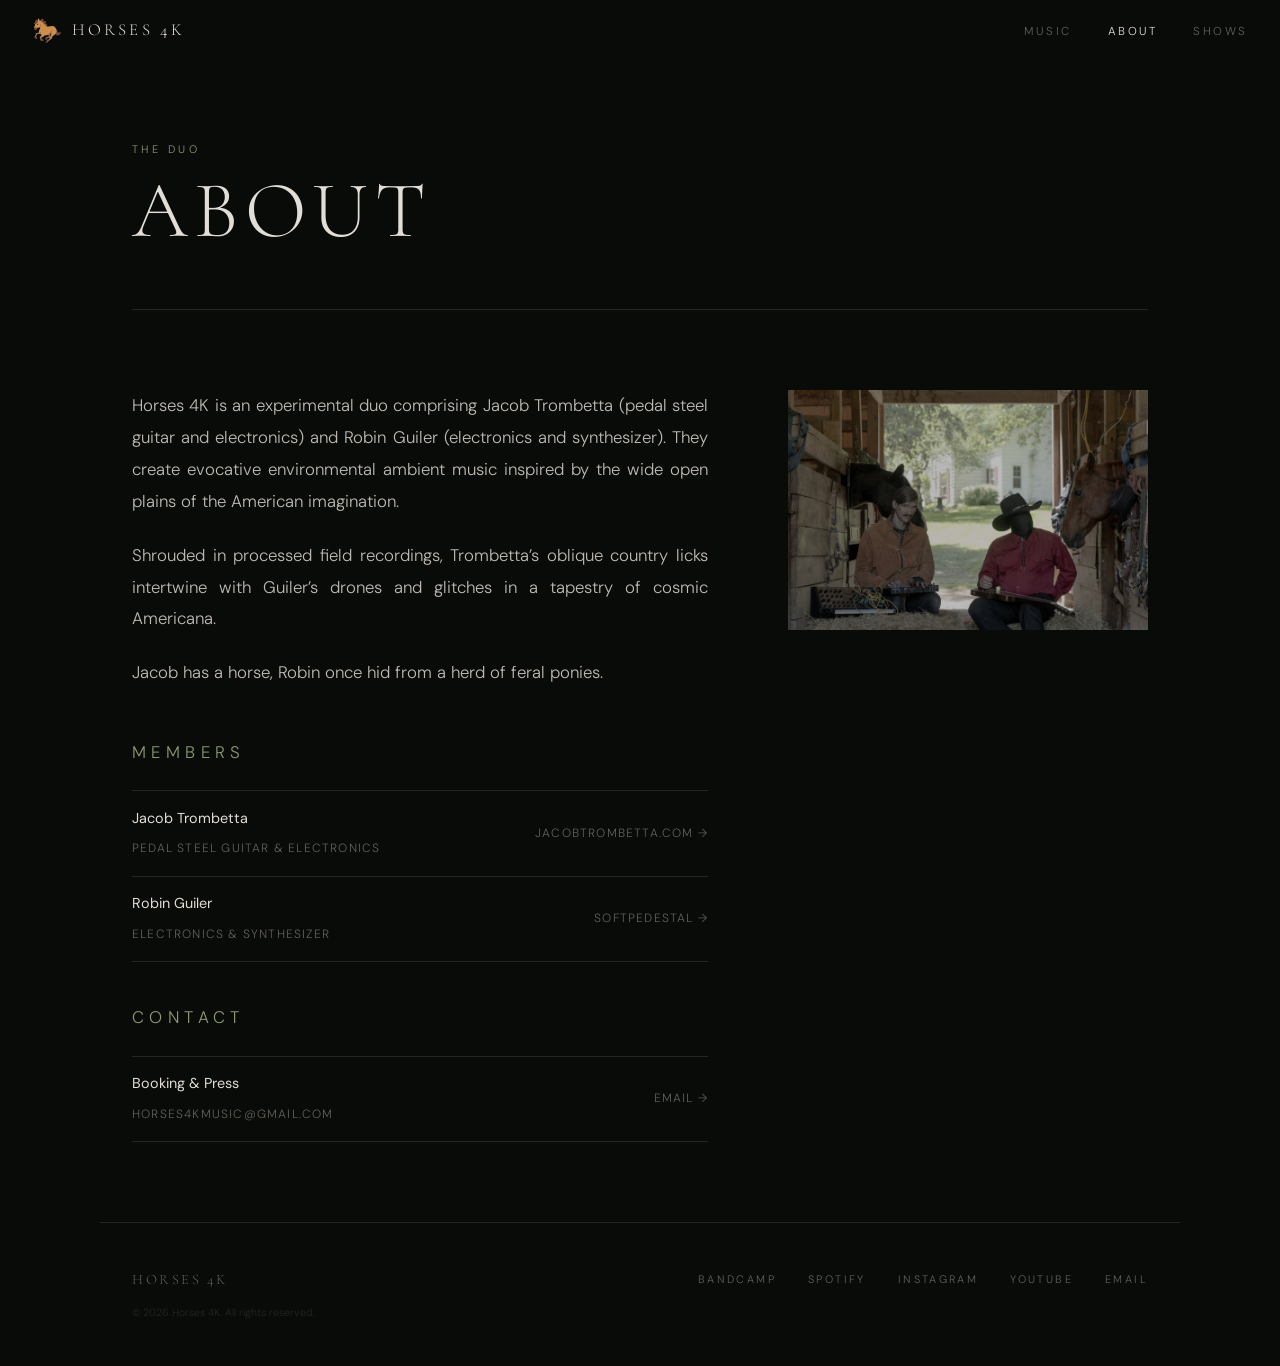
==== about.html @ 16969757 "feat: inital commit of Horses 4k website" ====
<!DOCTYPE html>
<html lang="en">
<head>
  <meta charset="UTF-8">
  <meta name="viewport" content="width=device-width, initial-scale=1.0">
  <title>About — Horses 4K</title>
  <meta name="description" content="Horses 4K is Jacob Trombetta (pedal steel guitar, electronics) and Robin Guiler (electronics, synthesizer) — an experimental duo from Cleveland, Ohio creating cosmic Americana.">
  <link rel="canonical" href="https://horses4k.rodeo/about.html">
  <meta property="og:type" content="website">
  <meta property="og:site_name" content="Horses 4K">
  <meta property="og:url" content="https://horses4k.rodeo/about.html">
  <meta property="og:title" content="About — Horses 4K">
  <meta property="og:description" content="Jacob Trombetta (pedal steel guitar, electronics) and Robin Guiler (electronics, synthesizer) — experimental ambient country from Cleveland, Ohio.">
  <meta property="og:image" content="https://horses4k.rodeo/images/web/horses_4k_web.jpg">
  <meta property="og:image:alt" content="Horses 4K — nighttime garden portrait">
  <meta name="twitter:card" content="summary_large_image">
  <meta name="twitter:site" content="@horses4k_music">
  <meta name="twitter:title" content="About — Horses 4K">
  <meta name="twitter:description" content="Jacob Trombetta (pedal steel guitar, electronics) and Robin Guiler (electronics, synthesizer) — experimental ambient country from Cleveland, Ohio.">
  <meta name="twitter:image" content="https://horses4k.rodeo/images/web/horses_4k_web.jpg">
  <meta name="twitter:image:alt" content="Horses 4K — nighttime garden portrait">
  <link rel="icon" href="/images/logo.png" type="image/png">
  <link rel="apple-touch-icon" href="/images/logo.png">
  <link rel="preconnect" href="https://fonts.googleapis.com">
  <link rel="preconnect" href="https://fonts.gstatic.com" crossorigin>
  <link rel="stylesheet" href="/css/style.css">
  <script type="application/ld+json">
  {
    "@context": "https://schema.org",
    "@type": "MusicGroup",
    "name": "Horses 4K",
    "url": "https://horses4k.rodeo",
    "description": "Horses 4K is an experimental duo from Cleveland, Ohio. Jacob Trombetta and Robin Guiler create evocative environmental ambient music — pedal steel guitar fed through samplers and synthesizers, cosmic Americana.",
    "genre": ["Ambient", "Experimental", "Americana", "Electronic"],
    "foundingLocation": { "@type": "Place", "name": "Cleveland, Ohio, USA" },
    "email": "horses4kmusic@gmail.com",
    "sameAs": [
      "https://www.instagram.com/horses4k_music/",
      "https://www.youtube.com/@Horses4k-music",
      "https://horses4k.bandcamp.com/",
      "https://open.spotify.com/artist/7i4IBPXbDUPzhd3XxN7yWX"
    ],
    "member": [
      {
        "@type": "OrganizationRole",
        "member": {
          "@type": "Person",
          "name": "Jacob Trombetta",
          "url": "https://jacobtrombetta.com"
        },
        "roleName": "Pedal Steel Guitar, Electronics"
      },
      {
        "@type": "OrganizationRole",
        "member": {
          "@type": "Person",
          "name": "Robin Guiler",
          "url": "https://softpedestal.bandcamp.com"
        },
        "roleName": "Electronics, Synthesizer"
      }
    ]
  }
  </script>
</head>
<body>
  <header>
    <nav class="site-nav" aria-label="Main navigation">
      <a href="/" class="nav-brand">
        <img src="/images/logo.png" alt="" aria-hidden="true" width="30" height="30">
        Horses 4K
      </a>
      <ul class="nav-links" role="list">
        <li><a href="/music.html">Music</a></li>
        <li><a href="/about.html" aria-current="page">About</a></li>
        <li><a href="/shows.html">Shows</a></li>
      </ul>
      <button class="nav-toggle" aria-label="Open menu" aria-expanded="false" aria-controls="nav-drawer">
        <span></span><span></span><span></span>
      </button>
    </nav>
    <nav class="nav-drawer" id="nav-drawer" aria-label="Mobile navigation">
      <a href="/music.html">Music</a>
      <a href="/about.html">About</a>
      <a href="/shows.html">Shows</a>
    </nav>
  </header>

  <main>
    <div class="site-wrapper">
      <div class="page-header">
        <p class="eyebrow">The Duo</p>
        <h1 class="page-title">About</h1>
      </div>

      <div class="about-grid">
        <div class="about-text">
          <p>Horses 4K is an experimental duo comprising Jacob Trombetta (pedal steel guitar and electronics) and Robin Guiler (electronics and synthesizer). They create evocative environmental ambient music inspired by the wide open plains of the American imagination.</p>
          <p>Shrouded in processed field recordings, Trombetta’s oblique country licks intertwine with Guiler’s drones and glitches in a tapestry of cosmic Americana.</p>
          <p>Jacob has a horse, Robin once hid from a herd of feral ponies.</p>

          <p class="about-members-label">Members</p>

          <a class="member-row" href="https://jacobtrombetta.com" target="_blank" rel="noopener noreferrer">
            <div>
              <strong>Jacob Trombetta</strong>
              <span>Pedal Steel Guitar &amp; Electronics</span>
            </div>
            <span class="member-ext">jacobtrombetta.com &rarr;</span>
          </a>

          <a class="member-row" href="https://softpedestal.bandcamp.com" target="_blank" rel="noopener noreferrer">
            <div>
              <strong>Robin Guiler</strong>
              <span>Electronics &amp; Synthesizer</span>
            </div>
            <span class="member-ext">softpedestal &rarr;</span>
          </a>

          <p class="about-members-label" style="margin-top:2.5rem;">Contact</p>
          <a class="member-row" href="mailto:horses4kmusic@gmail.com">
            <div>
              <strong>Booking &amp; Press</strong>
              <span>horses4kmusic@gmail.com</span>
            </div>
            <span class="member-ext">Email &rarr;</span>
          </a>
        </div>

        <aside class="about-photo-wrap">
          <img
            src="/images/web/horses_4k_hay.jpg"
            alt="Horses 4K in a barn — Jacob Trombetta on lap steel guitar and Robin Guiler on synthesizer, flanked by two horses"
            width="1600" height="1067"
            loading="lazy">
        </aside>
      </div>
    </div>
  </main>

  <footer>
    <div class="site-footer">
      <span class="footer-brand">Horses 4K</span>
      <nav class="footer-socials" aria-label="Social links">
        <a href="https://horses4k.bandcamp.com/" target="_blank" rel="noopener noreferrer">Bandcamp</a>
        <a href="https://open.spotify.com/artist/7i4IBPXbDUPzhd3XxN7yWX" target="_blank" rel="noopener noreferrer">Spotify</a>
        <a href="https://www.instagram.com/horses4k_music/" target="_blank" rel="noopener noreferrer">Instagram</a>
        <a href="https://www.youtube.com/channel/UCZgQ_28INybqXA4SJDK0QSA" target="_blank" rel="noopener noreferrer">YouTube</a>
        <a href="mailto:horses4kmusic@gmail.com">Email</a>
      </nav>
      <p class="footer-copy">&copy; 2026 Horses 4K. All rights reserved.</p>
    </div>
  </footer>

  <script src="/js/main.js"></script>
</body>
</html>
---- css/style.css ----
@import url('https://fonts.googleapis.com/css2?family=Cormorant+Garamond:ital,wght@0,300;0,400;0,600;1,300;1,400&family=DM+Sans:opsz,wght@9..40,300;9..40,400&display=swap');

@font-face {
  font-family: 'Gontserrat';
  src: url('../fonts/Gontserrat-Light.woff2') format('woff2'),
       url('../fonts/Gontserrat-Light.ttf') format('truetype');
  font-weight: 300;
  font-style: normal;
  font-display: swap;
}

*, *::before, *::after { box-sizing: border-box; margin: 0; padding: 0; }

:root {
  --bg:         #090b09;
  --surface:    #0f1210;
  --surface-2:  #161a14;
  --border:     #232720;
  --text:       #bfbbb3;
  --text-muted: #62605a;
  --bright:     #e2ddd5;
  --accent:     #8c9c70;
  --accent-hi:  #aabb88;
  --warm:       #a0784a;
  --ff-d:       'Cormorant Garamond', Georgia, serif;
  --ff-b:       'DM Sans', system-ui, sans-serif;
  --max-w:      1080px;
  --nav-h:      60px;
}

html { scroll-behavior: smooth; }

body {
  background-color: var(--bg);
  color: var(--text);
  font-family: var(--ff-b);
  font-weight: 300;
  font-size: 16px;
  line-height: 1.75;
}

a { color: inherit; text-decoration: none; }
img { display: block; max-width: 100%; }
p { text-align: justify; hyphens: auto; }

/* ── nav ─────────────────────────────────────────────────── */

.site-nav {
  position: fixed;
  top: 0; left: 0; right: 0;
  z-index: 100;
  height: var(--nav-h);
  display: flex;
  align-items: center;
  justify-content: space-between;
  padding: 0 2rem;
  background: linear-gradient(to bottom,
    rgba(9,11,9,0.9) 0%,
    rgba(9,11,9,0) 100%);
  transition: background 0.35s;
}

.site-nav.scrolled {
  background: rgba(9,11,9,0.97);
  border-bottom: 1px solid var(--border);
}

.nav-brand {
  display: flex;
  align-items: center;
  gap: 0.65rem;
  font-family: var(--ff-d);
  font-size: 1.05rem;
  letter-spacing: 0.18em;
  text-transform: uppercase;
  color: var(--bright);
}

.nav-brand img {
  width: 30px;
  height: 30px;
  border-radius: 50%;
  opacity: 0.8;
}

.nav-links {
  list-style: none;
  display: flex;
  gap: 2.25rem;
}

.nav-links a {
  font-size: 0.72rem;
  letter-spacing: 0.22em;
  text-transform: uppercase;
  color: var(--text-muted);
  transition: color 0.2s;
}

.nav-links a:hover,
.nav-links a[aria-current="page"] {
  color: var(--bright);
}

.nav-toggle {
  display: none;
  background: none;
  border: none;
  cursor: pointer;
  flex-direction: column;
  gap: 5px;
  padding: 4px;
}

.nav-toggle span {
  display: block;
  width: 22px;
  height: 1px;
  background: var(--text);
  transition: transform 0.25s, opacity 0.25s;
}

.nav-toggle[aria-expanded="true"] span:nth-child(1) {
  transform: translateY(6px) rotate(45deg);
}
.nav-toggle[aria-expanded="true"] span:nth-child(2) { opacity: 0; }
.nav-toggle[aria-expanded="true"] span:nth-child(3) {
  transform: translateY(-6px) rotate(-45deg);
}

.nav-drawer {
  display: none;
  position: fixed;
  inset: 0;
  z-index: 99;
  background: rgba(9,11,9,0.98);
  flex-direction: column;
  align-items: center;
  justify-content: center;
  gap: 2.75rem;
}

.nav-drawer.open { display: flex; }

.nav-drawer a {
  font-family: var(--ff-d);
  font-size: 2.6rem;
  font-weight: 300;
  letter-spacing: 0.1em;
  text-transform: uppercase;
  color: var(--bright);
  transition: color 0.2s;
}

.nav-drawer a:hover { color: var(--accent-hi); }

@media (max-width: 640px) {
  .nav-links { display: none; }
  .nav-toggle { display: flex; }
}

/* ── hero ─────────────────────────────────────────────────── */

.hero {
  position: relative;
  min-height: 100vh;
  min-height: 100svh;
  display: flex;
  align-items: center;
  justify-content: center;
  text-align: center;
  overflow: hidden;
}

.hero-bg {
  position: absolute;
  inset: 0;
  background-image: url('../images/web/horses_4k_web.jpg');
  background-size: cover;
  background-position: center 25%;
  filter: brightness(0.28) saturate(0.45);
}

.hero-overlay {
  position: absolute;
  inset: 0;
  background: linear-gradient(
    to bottom,
    rgba(9,11,9,0.1) 0%,
    rgba(9,11,9,0.0) 30%,
    rgba(9,11,9,0.6) 72%,
    rgba(9,11,9,1.0) 100%
  );
}

.hero-inner {
  position: relative;
  z-index: 1;
  padding: 2rem;
  max-width: 820px;
}

.hero-logo {
  width: 64px;
  height: 64px;
  border-radius: 50%;
  margin: 0 auto 2rem;
  opacity: 0.8;
}

.hero-title {
  font-family: 'Gontserrat', var(--ff-d);
  font-size: clamp(3rem, 10vw, 6.5rem);
  font-weight: 300;
  letter-spacing: 0.04em;
  color: #fff;
  line-height: 1;
  margin-bottom: 1.25rem;
}

.hero-sub {
  font-size: 0.76rem;
  letter-spacing: 0.32em;
  text-transform: uppercase;
  color: var(--text-muted);
  margin-bottom: 3.5rem;
  text-align: center;
}

.hero-cta {
  display: inline-block;
  font-size: 0.7rem;
  letter-spacing: 0.24em;
  text-transform: uppercase;
  color: var(--accent-hi);
  border: 1px solid var(--accent);
  padding: 0.8rem 2.5rem;
  transition: background 0.22s, color 0.22s;
}

.hero-cta:hover {
  background: var(--accent);
  color: var(--bg);
}

/* ── shared layout ────────────────────────────────────────── */

.site-wrapper {
  max-width: var(--max-w);
  margin: 0 auto;
  padding: 0 2rem;
}

.page-header {
  padding-top: calc(var(--nav-h) + 5rem);
  padding-bottom: 3.5rem;
  border-bottom: 1px solid var(--border);
  margin-bottom: 5rem;
}

.eyebrow {
  font-size: 0.68rem;
  letter-spacing: 0.32em;
  text-transform: uppercase;
  color: var(--accent);
  margin-bottom: 0.65rem;
}

.page-title {
  font-family: var(--ff-d);
  font-size: clamp(2.8rem, 7vw, 5rem);
  font-weight: 300;
  letter-spacing: 0.08em;
  text-transform: uppercase;
  color: var(--bright);
  line-height: 1.05;
}

/* ── home sections ────────────────────────────────────────── */

.home-intro {
  display: grid;
  grid-template-columns: 1fr 1fr;
  gap: 5rem;
  align-items: center;
  padding: 6rem 0;
  border-bottom: 1px solid var(--border);
}

.home-intro-text p {
  font-size: 1.05rem;
  line-height: 1.85;
  margin-bottom: 1.2rem;
}

.home-intro-text p.muted {
  color: var(--text-muted);
  font-size: 0.95rem;
}

.home-intro-img {
  aspect-ratio: 3/2;
  overflow: hidden;
}

.home-intro-img img {
  width: 100%;
  height: 100%;
  object-fit: cover;
  filter: brightness(0.68) saturate(0.55);
  transition: filter 0.6s;
}

.home-intro-img:hover img {
  filter: brightness(0.8) saturate(0.72);
}

@media (max-width: 768px) {
  .home-intro {
    grid-template-columns: 1fr;
    gap: 2.5rem;
    padding: 4rem 0;
  }
}

.press-quote {
  padding: 5.5rem 0;
  border-bottom: 1px solid var(--border);
  text-align: center;
}

.press-quote blockquote {
  font-family: var(--ff-d);
  font-size: clamp(1.2rem, 2.6vw, 1.7rem);
  font-style: italic;
  font-weight: 300;
  line-height: 1.55;
  color: #d8d4ca;
  max-width: 820px;
  margin: 0 auto 1.5rem;
}

.press-quote blockquote::before { content: '\201C'; }
.press-quote blockquote::after  { content: '\201D'; }

.press-source {
  font-size: 0.7rem;
  letter-spacing: 0.24em;
  text-transform: uppercase;
  color: var(--text-muted);
  text-align: center;
}

.press-source a {
  color: var(--accent);
  border-bottom: 1px solid transparent;
  transition: border-color 0.2s;
}

.press-source a:hover { border-color: var(--accent); }

.home-links {
  display: grid;
  grid-template-columns: repeat(3, 1fr);
  gap: 1px;
  background: var(--border);
  margin: 0;
}

.home-link {
  background: var(--bg);
  padding: 3.25rem 2.25rem;
  display: flex;
  flex-direction: column;
  gap: 0.4rem;
  transition: background 0.2s;
}

.home-link:hover { background: var(--surface); }

.home-link .lbl {
  font-size: 0.66rem;
  letter-spacing: 0.3em;
  text-transform: uppercase;
  color: var(--accent);
}

.home-link .ttl {
  font-family: var(--ff-d);
  font-size: 1.75rem;
  color: var(--bright);
  line-height: 1.1;
}

.home-link .arr {
  margin-top: 1.75rem;
  font-size: 0.68rem;
  letter-spacing: 0.18em;
  text-transform: uppercase;
  color: var(--text-muted);
}

@media (max-width: 600px) {
  .home-links { grid-template-columns: 1fr; }
}

/* ── music ────────────────────────────────────────────────── */

.section {
  padding-bottom: 5.5rem;
  border-bottom: 1px solid var(--border);
  margin-bottom: 5.5rem;
}

.section + .section {
  padding-top: 3.5rem;
}

.section:last-child {
  border-bottom: none;
  margin-bottom: 0;
}

.release {
  display: grid;
  grid-template-columns: 360px 1fr;
  gap: 3.5rem;
  align-items: start;
  margin-bottom: 5.5rem;
}

.release:last-child { margin-bottom: 0; }

.release-cover {
  aspect-ratio: 1;
  background: var(--surface);
  overflow: hidden;
  display: flex;
  align-items: center;
  justify-content: center;
}

.release-cover-placeholder {
  font-family: var(--ff-d);
  font-size: 3rem;
  font-style: italic;
  color: var(--text-muted);
  letter-spacing: 0.04em;
}

.release-cover img {
  width: 100%;
  height: 100%;
  object-fit: cover;
  filter: brightness(0.72) saturate(0.5);
}

.release-name {
  font-family: var(--ff-d);
  font-size: 3rem;
  font-weight: 300;
  letter-spacing: 0.06em;
  color: var(--bright);
  line-height: 1;
  margin-bottom: 0.4rem;
}

.release-meta {
  font-size: 0.7rem;
  letter-spacing: 0.24em;
  text-transform: uppercase;
  color: var(--text-muted);
  margin-bottom: 1.75rem;
}

.release-desc {
  font-size: 1rem;
  line-height: 1.9;
  margin-bottom: 2rem;
}

.stream-links {
  display: flex;
  flex-wrap: wrap;
  gap: 0.75rem;
  margin-bottom: 2.5rem;
}

.stream-link {
  font-size: 0.68rem;
  letter-spacing: 0.2em;
  text-transform: uppercase;
  padding: 0.6rem 1.5rem;
  border: 1px solid var(--border);
  color: var(--text-muted);
  transition: border-color 0.2s, color 0.2s;
}

.stream-link:hover {
  border-color: var(--accent);
  color: var(--accent-hi);
}

.release-credits {
  margin-top: 1.75rem;
  padding-top: 1.5rem;
  border-top: 1px solid var(--border);
}

.release-credits p {
  font-size: 0.82rem;
  line-height: 1.7;
  color: var(--text-muted);
  margin-bottom: 0.2rem;
  text-align: left;
}

.credits-label {
  font-size: 0.66rem !important;
  letter-spacing: 0.28em;
  text-transform: uppercase;
  color: var(--accent) !important;
  margin-bottom: 0.75rem !important;
}

.press-block {
  padding: 1.75rem 2rem;
  border-left: 2px solid var(--accent);
  background: var(--surface);
}

.press-block p {
  font-family: var(--ff-d);
  font-size: 1.1rem;
  font-style: italic;
  font-weight: 300;
  line-height: 1.65;
  color: #cdc9bf;
  margin-bottom: 1rem;
}

.press-block cite {
  font-size: 0.68rem;
  letter-spacing: 0.22em;
  text-transform: uppercase;
  color: var(--text-muted);
  font-style: normal;
}

.press-block cite a {
  color: var(--accent);
  border-bottom: 1px solid transparent;
  transition: border-color 0.2s;
}

.press-block cite a:hover { border-color: var(--accent); }

.release-embed {
  overflow: hidden;
}

.release-embed iframe {
  display: block;
  border: 0;
  max-width: 100%;
}

.videos-section {
  margin-top: 3.5rem;
  padding-top: 2.5rem;
  border-top: 1px solid var(--border);
}

.videos-label {
  font-size: 0.68rem;
  letter-spacing: 0.3em;
  text-transform: uppercase;
  color: var(--accent);
  margin-bottom: 1.5rem;
}

.video-grid {
  display: grid;
  grid-template-columns: 1fr 1fr;
  gap: 1.5rem;
}

.video-title {
  font-size: 0.78rem;
  letter-spacing: 0.08em;
  color: var(--text-muted);
  margin-bottom: 0.65rem;
}

.video-wrap {
  position: relative;
  aspect-ratio: 16 / 9;
  background: var(--surface);
}

.video-wrap iframe {
  position: absolute;
  inset: 0;
  width: 100%;
  height: 100%;
  border: 0;
}

.video-single {
  margin-top: 2.5rem;
}

@media (max-width: 640px) {
  .release {
    grid-template-columns: 1fr;
    gap: 2rem;
  }
  .release-cover { max-width: 150px; }
  .video-grid { grid-template-columns: 1fr; }
}

/* ── about ────────────────────────────────────────────────── */

.about-grid {
  display: grid;
  grid-template-columns: 1fr 360px;
  gap: 5rem;
  align-items: start;
}

.about-text p {
  font-size: 1.05rem;
  line-height: 1.9;
  margin-bottom: 1.35rem;
}

.about-members-label {
  font-size: 0.66rem;
  letter-spacing: 0.32em;
  text-transform: uppercase;
  color: var(--accent);
  margin: 3rem 0 1.25rem;
}

.member-row {
  display: flex;
  justify-content: space-between;
  align-items: center;
  padding: 0.9rem 0;
  border-bottom: 1px solid var(--border);
  color: var(--text-muted);
  transition: color 0.2s;
}

.about-members-label + .member-row { border-top: 1px solid var(--border); }

.member-row strong {
  display: block;
  font-size: 0.9rem;
  font-weight: 400;
  color: var(--bright);
  margin-bottom: 0.15rem;
}

.member-row span {
  font-size: 0.75rem;
  letter-spacing: 0.1em;
  text-transform: uppercase;
}

.member-ext {
  font-size: 0.66rem;
  letter-spacing: 0.2em;
  text-transform: uppercase;
  color: var(--text-muted);
  border-bottom: 1px solid transparent;
  transition: color 0.2s, border-color 0.2s;
}

.member-row:hover .member-ext {
  color: var(--accent-hi);
  border-color: var(--accent-hi);
}

.about-photo-wrap {
  position: sticky;
  top: calc(var(--nav-h) + 2rem);
  align-self: start;
}

.about-photo-wrap img {
  width: 100%;
  height: auto;
  filter: brightness(0.72) saturate(0.58) contrast(1.05);
}

@media (max-width: 900px) {
  .about-grid {
    grid-template-columns: 1fr;
    gap: 3rem;
  }
  .about-photo-wrap {
    position: static;
    order: -1;
  }
  .about-photo-wrap img {
    max-height: 440px;
    object-fit: cover;
    width: 100%;
  }
}

/* ── shows ────────────────────────────────────────────────── */

.shows-block { margin-bottom: 4.5rem; }

.shows-block + .shows-block {
  padding-top: 4.5rem;
  border-top: 1px solid var(--border);
}

.shows-section-label {
  font-size: 0.66rem;
  letter-spacing: 0.32em;
  text-transform: uppercase;
  color: var(--accent);
  margin-bottom: 0.5rem;
}

.shows-section-title {
  font-family: var(--ff-d);
  font-size: 2rem;
  font-weight: 300;
  color: var(--bright);
  margin-bottom: 2.25rem;
}

.show-list { list-style: none; }

.show {
  display: grid;
  grid-template-columns: 130px 1fr auto;
  align-items: center;
  gap: 2rem;
  padding: 1.3rem 0;
  border-bottom: 1px solid var(--border);
}

.show:first-child { border-top: 1px solid var(--border); }

.show-date {
  font-family: var(--ff-d);
  font-size: 0.95rem;
  color: var(--accent-hi);
  white-space: nowrap;
}

.show.past .show-date { color: var(--text-muted); }

.show-venue {
  font-size: 0.92rem;
  color: var(--bright);
  margin-bottom: 0.2rem;
}

.show.past .show-venue { color: var(--text); opacity: 0.7; }

.show-city {
  font-size: 0.7rem;
  letter-spacing: 0.14em;
  text-transform: uppercase;
  color: var(--text-muted);
}

.show-bill {
  font-size: 0.78rem;
  color: var(--text-muted);
  margin-top: 0.25rem;
}

.ticket-link {
  font-size: 0.68rem;
  letter-spacing: 0.2em;
  text-transform: uppercase;
  color: var(--accent);
  border: 1px solid var(--accent);
  padding: 0.38rem 1rem;
  white-space: nowrap;
  transition: background 0.2s, color 0.2s;
}

.ticket-link:hover {
  background: var(--accent);
  color: var(--bg);
}

@media (max-width: 640px) {
  .show {
    grid-template-columns: 1fr;
    gap: 0.3rem;
    padding: 1rem 0;
  }
}

/* ── footer ───────────────────────────────────────────────── */

.site-footer {
  border-top: 1px solid var(--border);
  padding: 2.75rem 2rem;
  max-width: var(--max-w);
  margin: 5rem auto 0;
  display: flex;
  align-items: center;
  justify-content: space-between;
  flex-wrap: wrap;
  gap: 1.5rem;
  row-gap: 0.75rem;
}

.footer-brand {
  font-family: var(--ff-d);
  font-size: 0.9rem;
  letter-spacing: 0.18em;
  text-transform: uppercase;
  color: var(--text-muted);
}

.footer-socials {
  display: flex;
  flex-wrap: wrap;
  gap: 1rem 2rem;
}

.footer-socials a {
  font-size: 0.68rem;
  letter-spacing: 0.22em;
  text-transform: uppercase;
  color: var(--text-muted);
  transition: color 0.2s;
}

.footer-socials a:hover { color: var(--accent-hi); }

.footer-copy {
  width: 100%;
  font-size: 0.65rem;
  color: var(--border);
}

/* ── utility ──────────────────────────────────────────────── */

.sr-only {
  position: absolute;
  width: 1px;
  height: 1px;
  overflow: hidden;
  clip: rect(0 0 0 0);
  white-space: nowrap;
}
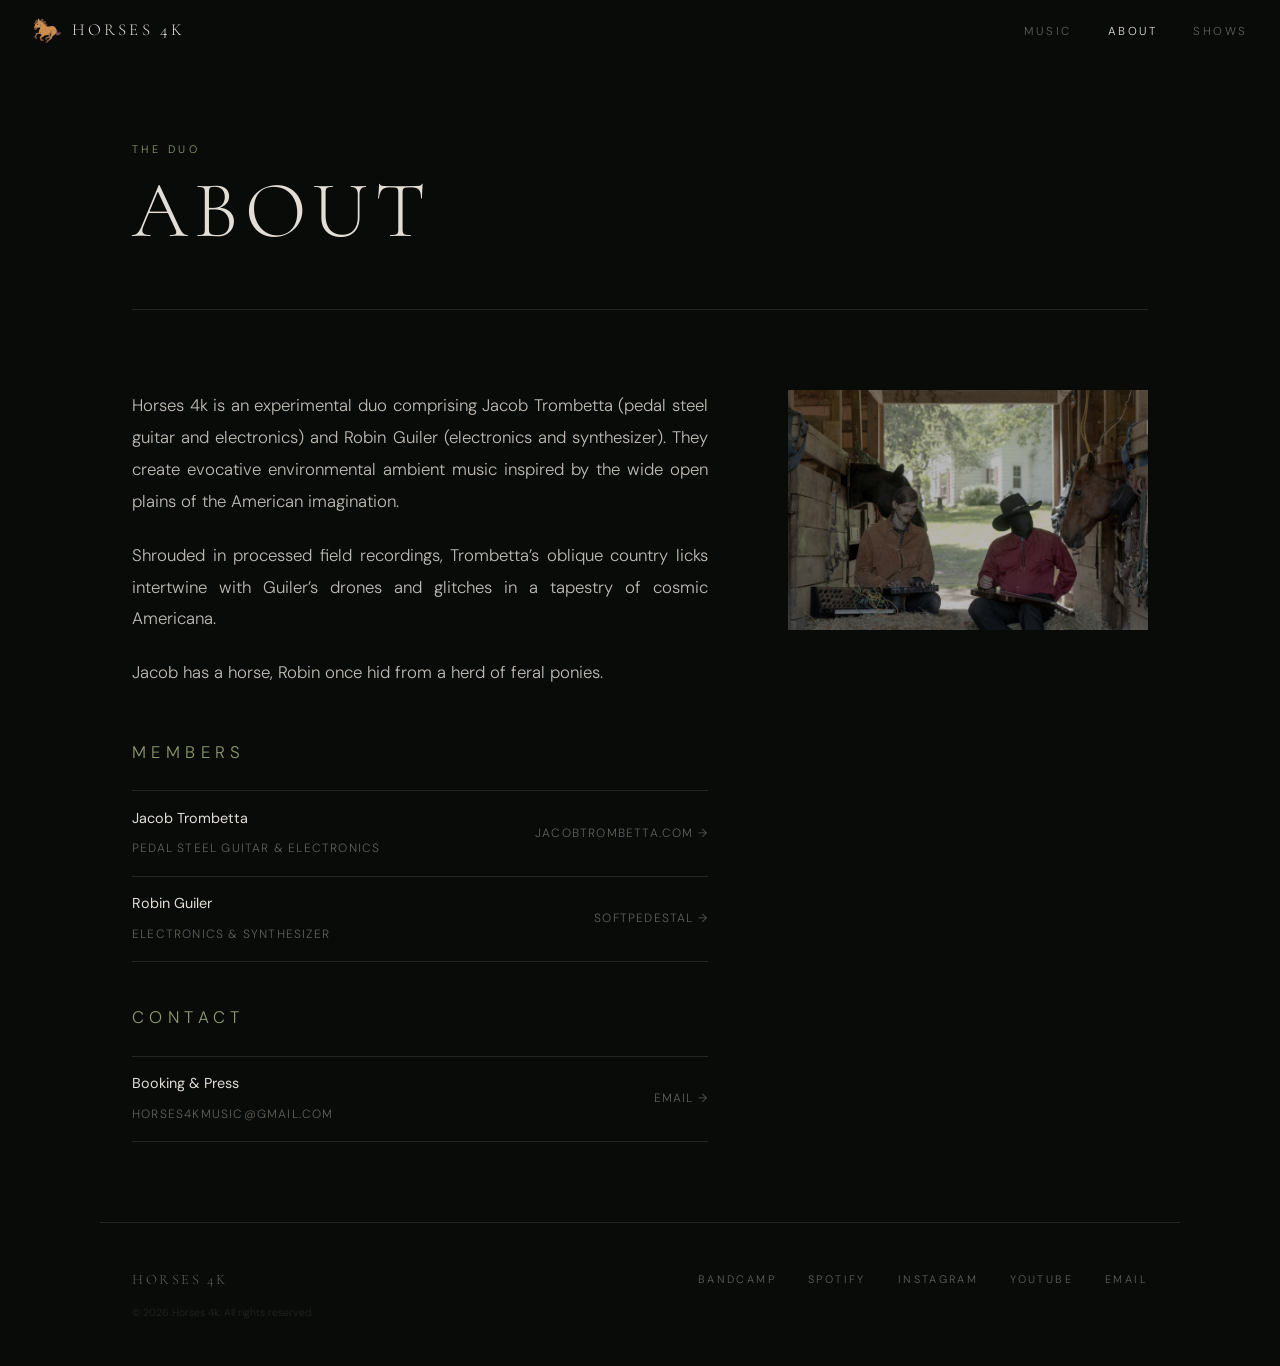
==== commit 4a9b6d66: "chore: make naming consistent" ====
--- a/about.html
+++ b/about.html
@@ -3,22 +3,22 @@
 <head>
   <meta charset="UTF-8">
   <meta name="viewport" content="width=device-width, initial-scale=1.0">
-  <title>About — Horses 4K</title>
-  <meta name="description" content="Horses 4K is Jacob Trombetta (pedal steel guitar, electronics) and Robin Guiler (electronics, synthesizer) — an experimental duo from Cleveland, Ohio creating cosmic Americana.">
+  <title>About — Horses 4k</title>
+  <meta name="description" content="Horses 4k is Jacob Trombetta (pedal steel guitar, electronics) and Robin Guiler (electronics, synthesizer) — an experimental duo from Cleveland, Ohio creating cosmic Americana.">
   <link rel="canonical" href="https://horses4k.rodeo/about.html">
   <meta property="og:type" content="website">
-  <meta property="og:site_name" content="Horses 4K">
+  <meta property="og:site_name" content="Horses 4k">
   <meta property="og:url" content="https://horses4k.rodeo/about.html">
-  <meta property="og:title" content="About — Horses 4K">
+  <meta property="og:title" content="About — Horses 4k">
   <meta property="og:description" content="Jacob Trombetta (pedal steel guitar, electronics) and Robin Guiler (electronics, synthesizer) — experimental ambient country from Cleveland, Ohio.">
   <meta property="og:image" content="https://horses4k.rodeo/images/web/horses_4k_web.jpg">
-  <meta property="og:image:alt" content="Horses 4K — nighttime garden portrait">
+  <meta property="og:image:alt" content="Horses 4k — nighttime garden portrait">
   <meta name="twitter:card" content="summary_large_image">
   <meta name="twitter:site" content="@horses4k_music">
-  <meta name="twitter:title" content="About — Horses 4K">
+  <meta name="twitter:title" content="About — Horses 4k">
   <meta name="twitter:description" content="Jacob Trombetta (pedal steel guitar, electronics) and Robin Guiler (electronics, synthesizer) — experimental ambient country from Cleveland, Ohio.">
   <meta name="twitter:image" content="https://horses4k.rodeo/images/web/horses_4k_web.jpg">
-  <meta name="twitter:image:alt" content="Horses 4K — nighttime garden portrait">
+  <meta name="twitter:image:alt" content="Horses 4k — nighttime garden portrait">
   <link rel="icon" href="/images/logo.png" type="image/png">
   <link rel="apple-touch-icon" href="/images/logo.png">
   <link rel="preconnect" href="https://fonts.googleapis.com">
@@ -28,9 +28,9 @@
   {
     "@context": "https://schema.org",
     "@type": "MusicGroup",
-    "name": "Horses 4K",
+    "name": "Horses 4k",
     "url": "https://horses4k.rodeo",
-    "description": "Horses 4K is an experimental duo from Cleveland, Ohio. Jacob Trombetta and Robin Guiler create evocative environmental ambient music — pedal steel guitar fed through samplers and synthesizers, cosmic Americana.",
+    "description": "Horses 4k is an experimental duo from Cleveland, Ohio. Jacob Trombetta and Robin Guiler create evocative environmental ambient music — pedal steel guitar fed through samplers and synthesizers, cosmic Americana.",
     "genre": ["Ambient", "Experimental", "Americana", "Electronic"],
     "foundingLocation": { "@type": "Place", "name": "Cleveland, Ohio, USA" },
     "email": "horses4kmusic@gmail.com",
@@ -68,7 +68,7 @@
     <nav class="site-nav" aria-label="Main navigation">
       <a href="/" class="nav-brand">
         <img src="/images/logo.png" alt="" aria-hidden="true" width="30" height="30">
-        Horses 4K
+        Horses 4k
       </a>
       <ul class="nav-links" role="list">
         <li><a href="/music.html">Music</a></li>
@@ -95,7 +95,7 @@
 
       <div class="about-grid">
         <div class="about-text">
-          <p>Horses 4K is an experimental duo comprising Jacob Trombetta (pedal steel guitar and electronics) and Robin Guiler (electronics and synthesizer). They create evocative environmental ambient music inspired by the wide open plains of the American imagination.</p>
+          <p>Horses 4k is an experimental duo comprising Jacob Trombetta (pedal steel guitar and electronics) and Robin Guiler (electronics and synthesizer). They create evocative environmental ambient music inspired by the wide open plains of the American imagination.</p>
           <p>Shrouded in processed field recordings, Trombetta’s oblique country licks intertwine with Guiler’s drones and glitches in a tapestry of cosmic Americana.</p>
           <p>Jacob has a horse, Robin once hid from a herd of feral ponies.</p>
 
@@ -130,7 +130,7 @@
         <aside class="about-photo-wrap">
           <img
             src="/images/web/horses_4k_hay.jpg"
-            alt="Horses 4K in a barn — Jacob Trombetta on lap steel guitar and Robin Guiler on synthesizer, flanked by two horses"
+            alt="Horses 4k in a barn — Jacob Trombetta on lap steel guitar and Robin Guiler on synthesizer, flanked by two horses"
             width="1600" height="1067"
             loading="lazy">
         </aside>
@@ -140,7 +140,7 @@
 
   <footer>
     <div class="site-footer">
-      <span class="footer-brand">Horses 4K</span>
+      <span class="footer-brand">Horses 4k</span>
       <nav class="footer-socials" aria-label="Social links">
         <a href="https://horses4k.bandcamp.com/" target="_blank" rel="noopener noreferrer">Bandcamp</a>
         <a href="https://open.spotify.com/artist/7i4IBPXbDUPzhd3XxN7yWX" target="_blank" rel="noopener noreferrer">Spotify</a>
@@ -148,7 +148,7 @@
         <a href="https://www.youtube.com/channel/UCZgQ_28INybqXA4SJDK0QSA" target="_blank" rel="noopener noreferrer">YouTube</a>
         <a href="mailto:horses4kmusic@gmail.com">Email</a>
       </nav>
-      <p class="footer-copy">&copy; 2026 Horses 4K. All rights reserved.</p>
+      <p class="footer-copy">&copy; 2026 Horses 4k. All rights reserved.</p>
     </div>
   </footer>
 
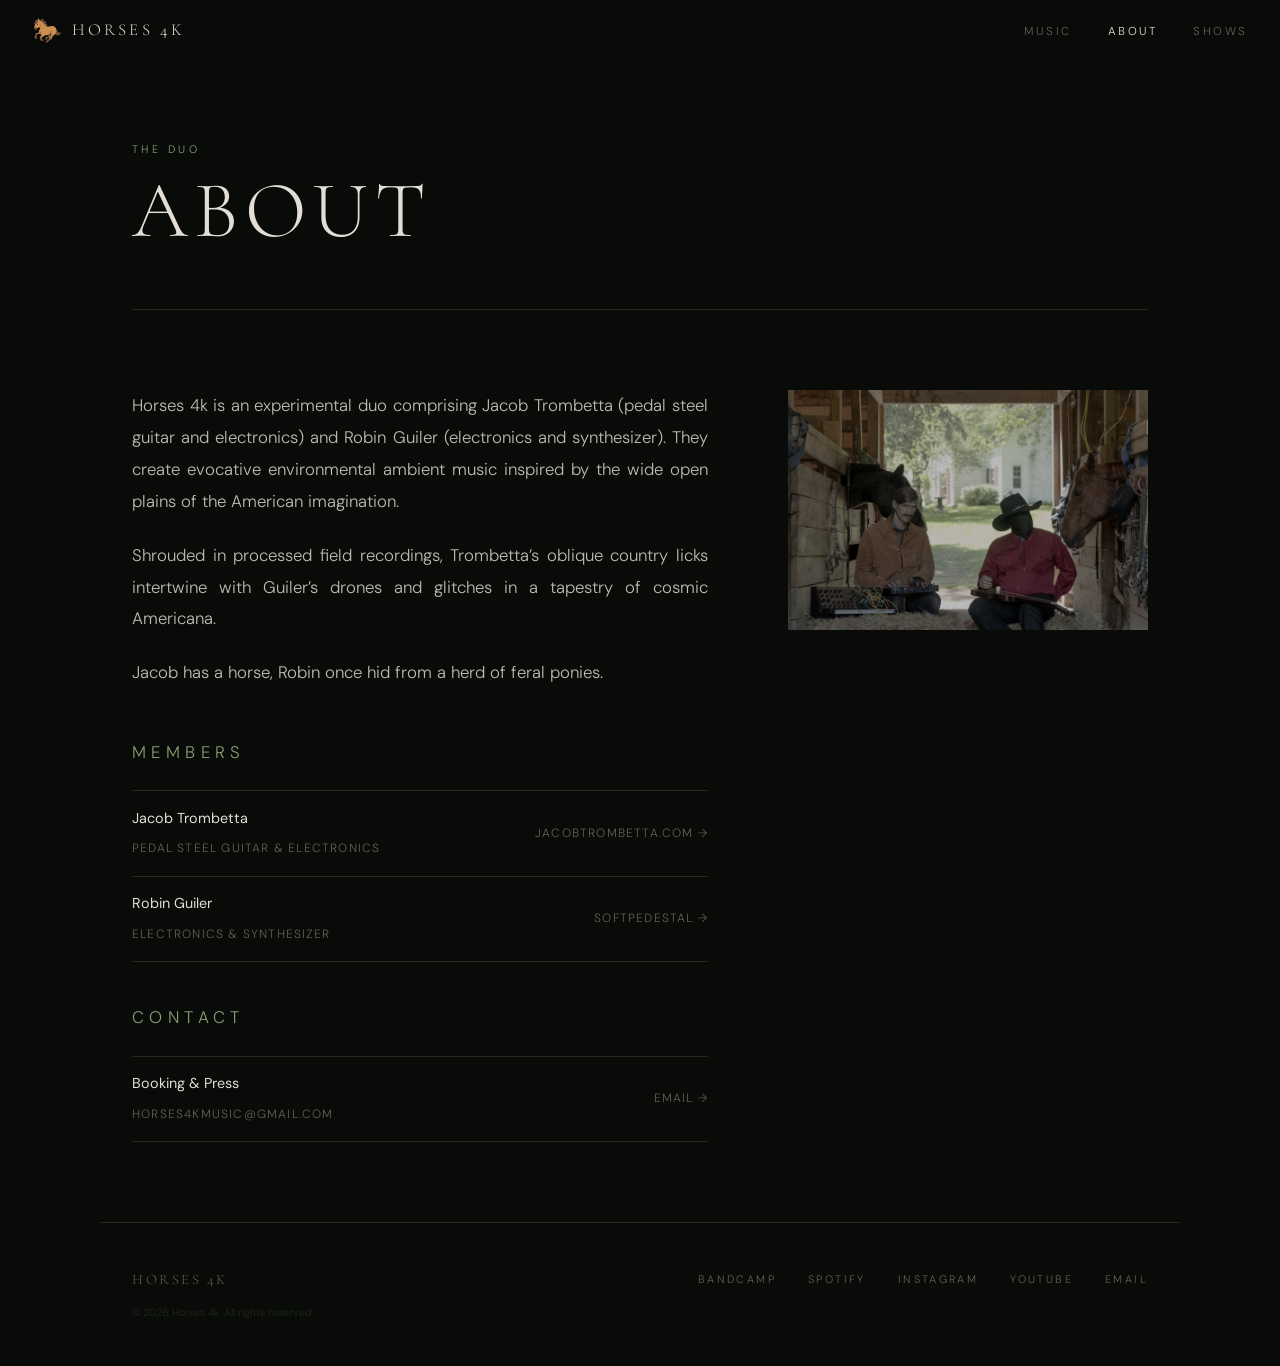
==== commit 4c9dcc16: "Load Google Fonts via <link>, normalize YouTube URL, add theme-color - Replace the @import in style." ====
--- a/about.html
+++ b/about.html
@@ -3,6 +3,7 @@
 <head>
   <meta charset="UTF-8">
   <meta name="viewport" content="width=device-width, initial-scale=1.0">
+  <meta name="theme-color" content="#090b09">
   <title>About — Horses 4k</title>
   <meta name="description" content="Horses 4k is Jacob Trombetta (pedal steel guitar, electronics) and Robin Guiler (electronics, synthesizer) — an experimental duo from Cleveland, Ohio creating cosmic Americana.">
   <link rel="canonical" href="https://horses4k.rodeo/about.html">
@@ -14,7 +15,6 @@
   <meta property="og:image" content="https://horses4k.rodeo/images/web/horses_4k_web.jpg">
   <meta property="og:image:alt" content="Horses 4k — nighttime garden portrait">
   <meta name="twitter:card" content="summary_large_image">
-  <meta name="twitter:site" content="@horses4k_music">
   <meta name="twitter:title" content="About — Horses 4k">
   <meta name="twitter:description" content="Jacob Trombetta (pedal steel guitar, electronics) and Robin Guiler (electronics, synthesizer) — experimental ambient country from Cleveland, Ohio.">
   <meta name="twitter:image" content="https://horses4k.rodeo/images/web/horses_4k_web.jpg">
@@ -23,6 +23,7 @@
   <link rel="apple-touch-icon" href="/images/logo.png">
   <link rel="preconnect" href="https://fonts.googleapis.com">
   <link rel="preconnect" href="https://fonts.gstatic.com" crossorigin>
+  <link rel="stylesheet" href="https://fonts.googleapis.com/css2?family=Cormorant+Garamond:ital,wght@0,300;0,400;0,600;1,300;1,400&family=DM+Sans:opsz,wght@9..40,300;9..40,400&display=swap">
   <link rel="stylesheet" href="/css/style.css">
   <script type="application/ld+json">
   {
@@ -145,7 +146,7 @@
         <a href="https://horses4k.bandcamp.com/" target="_blank" rel="noopener noreferrer">Bandcamp</a>
         <a href="https://open.spotify.com/artist/7i4IBPXbDUPzhd3XxN7yWX" target="_blank" rel="noopener noreferrer">Spotify</a>
         <a href="https://www.instagram.com/horses4k_music/" target="_blank" rel="noopener noreferrer">Instagram</a>
-        <a href="https://www.youtube.com/channel/UCZgQ_28INybqXA4SJDK0QSA" target="_blank" rel="noopener noreferrer">YouTube</a>
+        <a href="https://www.youtube.com/@Horses4k-music" target="_blank" rel="noopener noreferrer">YouTube</a>
         <a href="mailto:horses4kmusic@gmail.com">Email</a>
       </nav>
       <p class="footer-copy">&copy; 2026 Horses 4k. All rights reserved.</p>
--- a/css/style.css
+++ b/css/style.css
@@ -1,5 +1,3 @@
-@import url('https://fonts.googleapis.com/css2?family=Cormorant+Garamond:ital,wght@0,300;0,400;0,600;1,300;1,400&family=DM+Sans:opsz,wght@9..40,300;9..40,400&display=swap');
-
 @font-face {
   font-family: 'Gontserrat';
   src: url('../fonts/Gontserrat-Light.woff2') format('woff2'),
@@ -215,16 +213,7 @@
   letter-spacing: 0.04em;
   color: #fff;
   line-height: 1;
-  margin-bottom: 1.25rem;
-}
-
-.hero-sub {
-  font-size: 0.76rem;
-  letter-spacing: 0.32em;
-  text-transform: uppercase;
-  color: var(--text-muted);
   margin-bottom: 3.5rem;
-  text-align: center;
 }
 
 .hero-cta {
@@ -735,6 +724,11 @@
   margin-bottom: 2.25rem;
 }
 
+.shows-empty {
+  font-size: 0.85rem;
+  color: var(--text-muted);
+}
+
 .show-list { list-style: none; }
 
 .show {
@@ -757,6 +751,13 @@
 
 .show.past .show-date { color: var(--text-muted); }
 
+.show-time {
+  font-size: 0.68rem;
+  letter-spacing: 0.06em;
+  color: var(--text-muted);
+  margin-top: 0.2rem;
+}
+
 .show-venue {
   font-size: 0.92rem;
   color: var(--bright);
@@ -764,6 +765,15 @@
 }
 
 .show.past .show-venue { color: var(--text); opacity: 0.7; }
+
+.show-venue a,
+.show-bill a {
+  border-bottom: 1px solid transparent;
+  transition: border-color 0.2s;
+}
+
+.show-venue a:hover,
+.show-bill a:hover { border-color: currentColor; }
 
 .show-city {
   font-size: 0.7rem;
